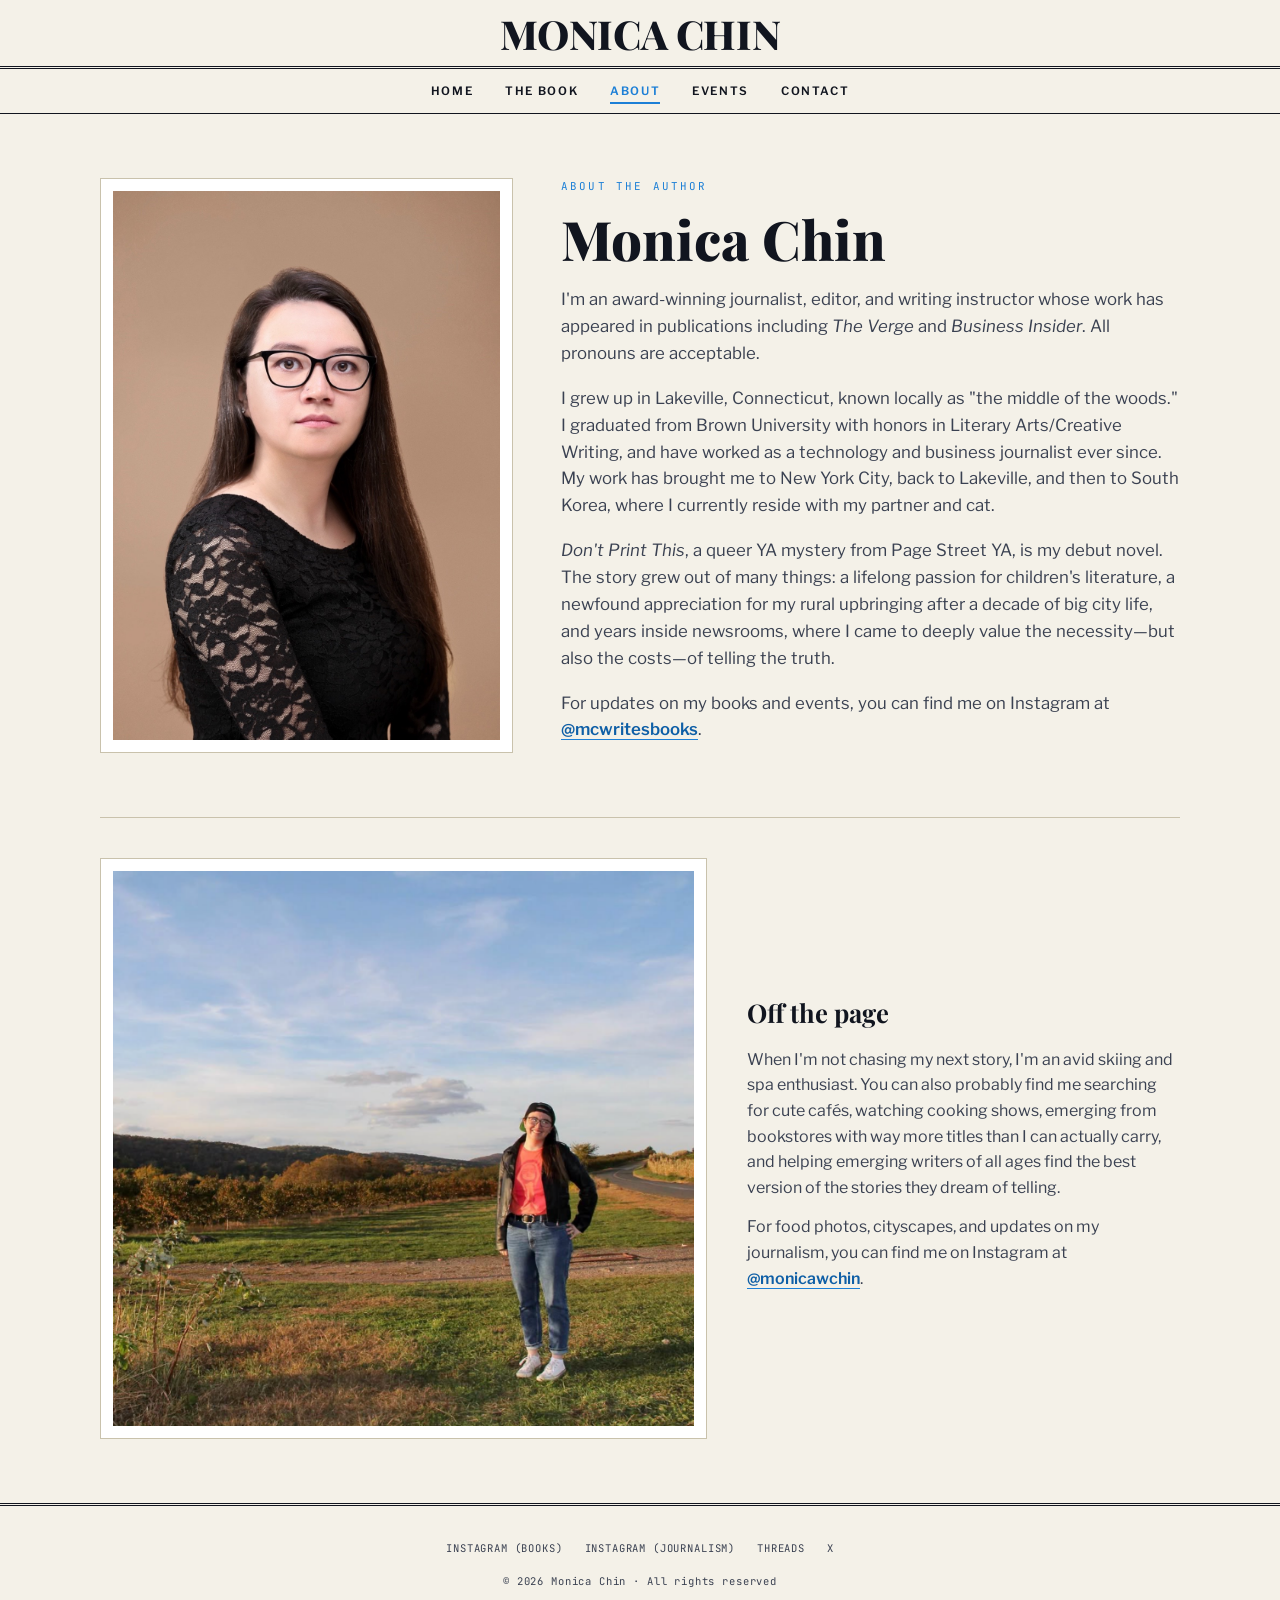
==== about.html @ 997277b2 "Add files via upload" ====
<!DOCTYPE html>
<html lang="en">
<head>
<meta charset="UTF-8">
<meta name="viewport" content="width=device-width, initial-scale=1.0">
<title>About — Monica Chin</title>
<meta name="description" content="Monica Chin is a journalist, editor, and writing instructor, and the author of the queer YA mystery Don't Print This.">
<link rel="preconnect" href="https://fonts.googleapis.com">
<link rel="preconnect" href="https://fonts.gstatic.com" crossorigin>
<link href="https://fonts.googleapis.com/css2?family=Libre+Franklin:wght@400;500;600;700;800&family=Playfair+Display:ital,wght@0,500;0,700;0,800;1,500&family=JetBrains+Mono:wght@400;500&display=swap" rel="stylesheet">
<link rel="stylesheet" href="styles.css">
</head>
<body>

  <div class="masthead">
    <div class="meta"></div>
    <div class="name"><a href="index.html">MONICA CHIN</a></div>
    <div class="meta right"></div>
  </div>

  <nav class="main">
    <a href="index.html">Home</a>
    <a href="the-book.html">The Book</a>
    <a href="about.html" class="active">About</a>
    <a href="events.html">Events</a>
    <a href="contact.html">Contact</a>
  </nav>

  <section class="section">
    <div class="about-top">
      <figure class="portrait">
        <img src="assets/headshot.jpeg" alt="Author photo of Monica Chin">
      </figure>
      <div class="about-body">
        <div class="kicker">About the author</div>
        <h1>Monica Chin</h1>
        <p>I'm an award-winning journalist, editor, and writing instructor whose work has appeared in publications including <em>The Verge</em> and <em>Business Insider</em>. All pronouns are acceptable.</p>
        <p>I grew up in Lakeville, Connecticut, known locally as "the middle of the woods." I graduated from Brown University with honors in Literary Arts/Creative Writing, and have worked as a technology and business journalist ever since. My work has brought me to New York City, back to Lakeville, and then to South Korea, where I currently reside with my partner and cat.</p>
        <p><em>Don't Print This</em>, a queer YA mystery from Page Street YA, is my debut novel. The story grew out of many things: a lifelong passion for children's literature, a newfound appreciation for my rural upbringing after a decade of big city life, and years inside newsrooms, where I came to deeply value the necessity—but also the costs—of telling the truth.</p>
        <p>For updates on my books and events, you can find me on Instagram at <a href="https://www.instagram.com/mcwritesbooks/" target="_blank" rel="noopener" style="color:var(--cyan-deep);font-weight:600;border-bottom:1px solid var(--cyan)">@mcwritesbooks</a>.</p>
      </div>
    </div>

    <div class="about-casual">
      <figure>
        <img src="assets/author-casual.png" alt="Monica Chin outdoors at an orchard at golden hour">
      </figure>
      <div class="pers">
        <h2>Off the page</h2>
        <p>When I'm not chasing my next story, I'm an avid skiing and spa enthusiast. You can also probably find me searching for cute cafés, watching cooking shows, emerging from bookstores with way more titles than I can actually carry, and helping emerging writers of all ages find the best version of the stories they dream of telling.</p>
        <p>For food photos, cityscapes, and updates on my journalism, you can find me on Instagram at <a href="https://www.instagram.com/monicawchin/" target="_blank" rel="noopener" style="color:var(--cyan-deep);font-weight:600;border-bottom:1px solid var(--cyan)">@monicawchin</a>.</p>
      </div>
    </div>
  </section>

  <footer>
    <div class="socials">
      <a href="https://www.instagram.com/mcwritesbooks/" target="_blank" rel="noopener">Instagram (Books)</a>
      <a href="https://www.instagram.com/monicawchin/" target="_blank" rel="noopener">Instagram (Journalism)</a>
      <a href="https://www.threads.net/@monicawchin" target="_blank" rel="noopener">Threads</a>
      <a href="https://x.com/mcsquared96" target="_blank" rel="noopener">X</a>
    </div>
    © 2026 Monica Chin · All rights reserved
  </footer>

</body>
</html>
---- styles.css ----
/* ============================================================
   Monica Chin — Author Site
   "Press Room" editorial direction, cyan accent from cover
   ============================================================ */
:root{
  --paper:#f4f1e8;
  --paper-dim:#e9e4d4;
  --paper-card:#fbfaf5;
  --ink:#11151f;
  --ink-soft:#3a4151;
  --ink-faint:#6b7186;
  --navy:#16235a;
  --cyan:#1c7fd6;
  --cyan-deep:#0f5fa6;
  --rule:#c9c2ac;
  --rule-soft:#ded8c6;
  --display:'Playfair Display',serif;
  --body:'Libre Franklin',sans-serif;
  --mono:'JetBrains Mono',monospace;
}
*{margin:0;padding:0;box-sizing:border-box}
html{scroll-behavior:smooth}
body{background:var(--paper);color:var(--ink);font-family:var(--body);line-height:1.6;-webkit-font-smoothing:antialiased}
a{color:inherit;text-decoration:none}
img{max-width:100%;display:block}

/* ---------- MASTHEAD ---------- */
.masthead{
  border-bottom:3px double var(--ink);
  padding:14px 40px 12px;
  display:flex;align-items:flex-end;justify-content:space-between;gap:20px;
}
.masthead .meta{font-family:var(--mono);font-size:.64rem;letter-spacing:.08em;color:var(--ink-soft);text-transform:uppercase;white-space:nowrap;line-height:1.5}
.masthead .name{font-family:var(--display);font-weight:800;font-size:clamp(1.5rem,4vw,2.5rem);letter-spacing:-.01em;line-height:1;text-align:center;flex:1}
.masthead .name a{color:var(--ink)}
.masthead .meta.right{text-align:right}

/* ---------- NAV ---------- */
nav.main{
  border-bottom:1px solid var(--ink);
  display:flex;justify-content:center;gap:32px;
  padding:11px 40px;
  font-family:var(--body);font-weight:600;font-size:.72rem;letter-spacing:.14em;text-transform:uppercase;
  position:sticky;top:0;background:var(--paper);z-index:40;
}
nav.main a{color:var(--ink);transition:color .2s;padding:2px 0;position:relative}
nav.main a:hover{color:var(--cyan)}
nav.main a.active{color:var(--cyan)}
nav.main a.active::after{content:"";position:absolute;left:0;bottom:-2px;width:100%;height:2px;background:var(--cyan)}

/* ---------- SHARED PIECES ---------- */
.kicker{font-family:var(--mono);font-size:.68rem;letter-spacing:.2em;text-transform:uppercase;color:var(--cyan);margin-bottom:16px}
.section{max-width:1160px;margin:0 auto;padding:64px 40px}
.btn{
  display:inline-block;font-family:var(--body);font-weight:600;font-size:.72rem;letter-spacing:.12em;text-transform:uppercase;
  padding:13px 24px;background:var(--ink);color:var(--paper);transition:all .2s;border:1px solid var(--ink);cursor:pointer;
}
.btn:hover{background:var(--navy);border-color:var(--navy)}
.btn.ghost{background:transparent;color:var(--ink)}
.btn.ghost:hover{background:var(--ink);color:var(--paper)}
.btn.cyan{background:var(--cyan);border-color:var(--cyan)}
.btn.cyan:hover{background:var(--cyan-deep);border-color:var(--cyan-deep)}

/* ---------- HERO / FRONT PAGE ---------- */
.front{display:grid;grid-template-columns:1.15fr .85fr;gap:48px;align-items:center;max-width:1160px;margin:0 auto;padding:46px 40px 56px}
.lead h1{font-family:var(--display);font-weight:800;font-size:clamp(2.8rem,6vw,4.6rem);line-height:.98;letter-spacing:-.015em;margin-bottom:18px}
.lead h1 em{font-style:italic;color:var(--navy)}
.lead .deck{font-family:var(--display);font-style:italic;font-weight:500;font-size:1.3rem;color:var(--ink-soft);line-height:1.4;margin-bottom:24px;border-left:3px solid var(--cyan);padding-left:18px}
.lead .byline{font-family:var(--mono);font-size:.7rem;letter-spacing:.12em;text-transform:uppercase;color:var(--ink-soft);margin-bottom:26px}
.lead .cols{column-count:2;column-gap:28px;font-size:.96rem;color:var(--ink-soft);margin-bottom:30px}
.lead .cols p{margin-bottom:12px}
.lead .cols p:first-child::first-letter{font-family:var(--display);font-weight:800;font-size:3.2rem;float:left;line-height:.8;padding:4px 8px 0 0;color:var(--navy)}
.btns{display:flex;gap:12px;flex-wrap:wrap}

.feature{position:relative}
.feature{position:relative;max-width:360px;margin:0 auto;width:100%}
.feature figure{margin:0;border:1px solid var(--rule);background:#fff;padding:14px}
.feature figcaption{font-family:var(--mono);font-size:.64rem;letter-spacing:.06em;color:var(--ink-soft);text-transform:uppercase;margin-top:10px;border-top:1px solid var(--rule);padding-top:8px}
.feature .pin{position:absolute;top:-14px;right:-8px;background:var(--cyan);color:#fff;font-family:var(--mono);font-size:.6rem;letter-spacing:.14em;text-transform:uppercase;padding:6px 12px;transform:rotate(4deg);z-index:2}

/* ---------- PULL QUOTE ---------- */
.pullquote{border-top:1px solid var(--ink);border-bottom:1px solid var(--ink);background:var(--navy);color:var(--paper);padding:48px 40px;text-align:center}
.pullquote .dialogue{font-family:var(--mono);font-size:.92rem;line-height:2;letter-spacing:.02em;max-width:620px;margin:0 auto;color:var(--paper)}
.pullquote .dialogue .q{color:#9fd4ff}
.pullquote .src{font-family:var(--mono);font-size:.62rem;letter-spacing:.16em;text-transform:uppercase;color:#8fa0cf;margin-top:18px}

/* ---------- BLURBS ---------- */
.blurbs{background:var(--paper-dim);border-top:1px solid var(--ink);border-bottom:1px solid var(--ink)}
.blurbs .inner{max-width:1000px;margin:0 auto;padding:60px 40px}
.blurb-lead{font-family:var(--display);font-style:italic;font-size:1.7rem;line-height:1.4;text-align:center;color:var(--ink);max-width:820px;margin:0 auto 14px}
.blurb-lead-cite{text-align:center;font-family:var(--mono);font-size:.66rem;letter-spacing:.12em;text-transform:uppercase;color:var(--ink-soft);margin-bottom:44px}
.blurb-grid{display:grid;grid-template-columns:1fr 1fr;gap:32px;margin-top:8px}
.blurb-card{background:var(--paper-card);border:1px solid var(--rule);padding:26px}
.blurb-card p{font-family:var(--display);font-style:italic;font-size:1.15rem;line-height:1.5;color:var(--ink);margin-bottom:14px}
.blurb-card .blurb-cite{font-family:var(--mono);font-size:.66rem;letter-spacing:.12em;text-transform:uppercase;color:var(--ink-soft);font-style:normal}

/* ---------- BOOK META / DETAILS ---------- */
.detail-grid{display:grid;grid-template-columns:repeat(auto-fit,minmax(150px,1fr));gap:1px;background:var(--rule);border:1px solid var(--rule);margin-top:8px}
.detail-grid div{background:var(--paper);padding:18px 20px}
.detail-grid dt{font-family:var(--mono);font-size:.6rem;letter-spacing:.14em;text-transform:uppercase;color:var(--ink-faint);margin-bottom:6px}
.detail-grid dd{font-family:var(--body);font-size:.9rem;font-weight:500;color:var(--ink)}

/* ---------- RETAILERS ---------- */
.retailers{display:flex;flex-wrap:wrap;gap:12px;margin-top:8px}
.retailers a{flex:0 1 auto}

/* ---------- CONTENT NOTES ---------- */
.notes{border:1px solid var(--rule);background:var(--paper-card);padding:24px 26px;margin-top:8px}
.notes h3{font-family:var(--mono);font-size:.66rem;letter-spacing:.16em;text-transform:uppercase;color:var(--ink-faint);margin-bottom:10px}
.notes p{font-size:.92rem;color:var(--ink-soft)}

/* ---------- ABOUT ---------- */
.about-top{display:grid;grid-template-columns:.8fr 1.2fr;gap:48px;align-items:start}
.about-top .portrait{border:1px solid var(--rule);background:#fff;padding:12px}
.about-top .portrait figcaption{font-family:var(--mono);font-size:.6rem;letter-spacing:.06em;text-transform:uppercase;color:var(--ink-faint);margin-top:8px;text-align:center}
.about-body h1{font-family:var(--display);font-weight:800;font-size:clamp(2.2rem,5vw,3.4rem);line-height:1;margin-bottom:20px}
.about-body p{font-size:1.05rem;color:var(--ink-soft);margin-bottom:18px;max-width:60ch}
.about-body p strong{color:var(--ink)}
.about-casual{margin-top:56px;border-top:1px solid var(--rule);padding-top:40px;display:grid;grid-template-columns:1.4fr 1fr;gap:40px;align-items:center}
.about-casual figure{border:1px solid var(--rule);background:#fff;padding:12px}
.about-casual .pers h2{font-family:var(--display);font-weight:700;font-size:1.6rem;margin-bottom:14px}
.about-casual .pers p{color:var(--ink-soft);margin-bottom:14px}

/* ---------- GENERIC PAGE HEAD ---------- */
.page-head{max-width:1160px;margin:0 auto;padding:56px 40px 12px}
.page-head h1{font-family:var(--display);font-weight:800;font-size:clamp(2.4rem,5vw,3.6rem);line-height:1;margin-bottom:12px}
.page-head .deck{font-family:var(--display);font-style:italic;font-size:1.25rem;color:var(--ink-soft)}

/* ---------- EVENTS ---------- */
.event-list{border-top:1px solid var(--ink);margin-top:8px}
.event-row{display:grid;grid-template-columns:140px 1fr auto;gap:24px;align-items:center;padding:22px 4px;border-bottom:1px solid var(--rule-soft)}
.event-row .date{font-family:var(--mono);font-size:.78rem;letter-spacing:.06em;color:var(--cyan-deep);font-weight:500}
.event-row .what{font-weight:600}
.event-row .where{font-size:.9rem;color:var(--ink-soft)}
.empty-state{text-align:center;padding:60px 20px;color:var(--ink-faint)}
.empty-state p{font-size:1.05rem;max-width:46ch;margin:0 auto 8px}

/* ---------- CONTACT ---------- */
.contact-grid{display:grid;grid-template-columns:1fr 1fr;gap:48px}
.contact-card{border:1px solid var(--rule);background:var(--paper-card);padding:30px}
.contact-card h2{font-family:var(--display);font-weight:700;font-size:1.4rem;margin-bottom:10px}
.contact-card p{font-size:.95rem;color:var(--ink-soft);margin-bottom:16px}
.contact-card a.link{color:var(--cyan-deep);font-weight:600;border-bottom:1px solid var(--cyan);padding-bottom:1px}
.contact-card a.link:hover{color:var(--navy)}

/* ---------- CONTACT FORM ---------- */
.contact-form-wrap{display:grid;grid-template-columns:.9fr 1.1fr;gap:40px;align-items:start;border:1px solid var(--rule);background:var(--paper-card);padding:36px}
.cf-intro h2{font-family:var(--display);font-weight:700;font-size:1.6rem;margin-bottom:12px}
.cf-intro p{font-size:.95rem;color:var(--ink-soft);margin-bottom:14px}
.cf-form{display:flex;flex-direction:column;gap:16px}
.cf-row{display:grid;grid-template-columns:1fr 1fr;gap:16px}
.cf-form label{display:flex;flex-direction:column;gap:6px;font-family:var(--mono);font-size:.64rem;letter-spacing:.12em;text-transform:uppercase;color:var(--ink-faint)}
.cf-form input,.cf-form textarea{font-family:var(--body);font-size:.92rem;color:var(--ink);background:var(--paper);border:1px solid var(--rule);padding:11px 12px;outline:none;transition:border-color .2s;width:100%;resize:vertical}
.cf-form input:focus,.cf-form textarea:focus{border-color:var(--cyan)}
.cf-form button{align-self:flex-start;margin-top:4px}
.contact-grid-3{grid-template-columns:repeat(3,1fr);margin-top:8px}

/* ---------- SIGNUP ---------- */
.signup{max-width:680px;margin:0 auto;padding:64px 40px;text-align:center}
.signup h2{font-family:var(--display);font-weight:700;font-size:2rem;margin-bottom:12px}
.signup p{color:var(--ink-soft);margin-bottom:24px}
.signup .soon{display:inline-block;font-family:var(--mono);font-size:.62rem;letter-spacing:.16em;text-transform:uppercase;color:var(--ink-faint);border:1px solid var(--rule);padding:6px 14px;margin-bottom:20px}
.field{display:flex;max-width:440px;margin:0 auto;border:1px solid var(--ink);opacity:.5;pointer-events:none}
.field input{flex:1;border:none;background:transparent;padding:13px 14px;font-family:var(--body);font-size:.85rem;outline:none}
.field button{background:var(--ink);color:var(--paper);border:none;font-family:var(--body);font-weight:600;font-size:.68rem;letter-spacing:.12em;text-transform:uppercase;padding:0 22px}

/* ---------- FOOTER ---------- */
footer{border-top:3px double var(--ink);padding:34px 40px;text-align:center;font-family:var(--mono);font-size:.66rem;letter-spacing:.08em;color:var(--ink-soft)}
.socials{display:flex;gap:22px;justify-content:center;margin-bottom:16px;text-transform:uppercase;flex-wrap:wrap}
.socials a{color:var(--ink-soft);transition:color .2s}
.socials a:hover{color:var(--cyan)}

/* ---------- RESPONSIVE ---------- */
@media(max-width:860px){
  .masthead{padding:12px 20px 10px}
  .masthead .meta{display:none}
  nav.main{gap:16px;font-size:.62rem;padding:10px 16px;overflow-x:auto;justify-content:flex-start;-webkit-overflow-scrolling:touch}
  nav.main::-webkit-scrollbar{display:none}
  .section,.page-head,.front,.signup{padding-left:20px;padding-right:20px}
  .front{grid-template-columns:1fr;gap:30px;padding-top:34px}
  .feature{order:-1;max-width:320px;margin:0 auto}
  .lead .cols{column-count:1}
  .blurb-grid{grid-template-columns:1fr}
  .about-top{grid-template-columns:1fr;gap:28px}
  .about-top .portrait{max-width:300px}
  .about-casual{grid-template-columns:1fr;gap:24px}
  .contact-grid{grid-template-columns:1fr;gap:24px}
  .contact-grid-3{grid-template-columns:1fr}
  .contact-form-wrap{grid-template-columns:1fr;gap:24px;padding:24px}
  .cf-row{grid-template-columns:1fr}
  .pullquote .dialogue{font-size:.82rem}
  .event-row{grid-template-columns:1fr;gap:6px;text-align:left}
}
@media(prefers-reduced-motion:reduce){*{transition:none!important;scroll-behavior:auto!important}}
:focus-visible{outline:2px solid var(--cyan);outline-offset:3px}
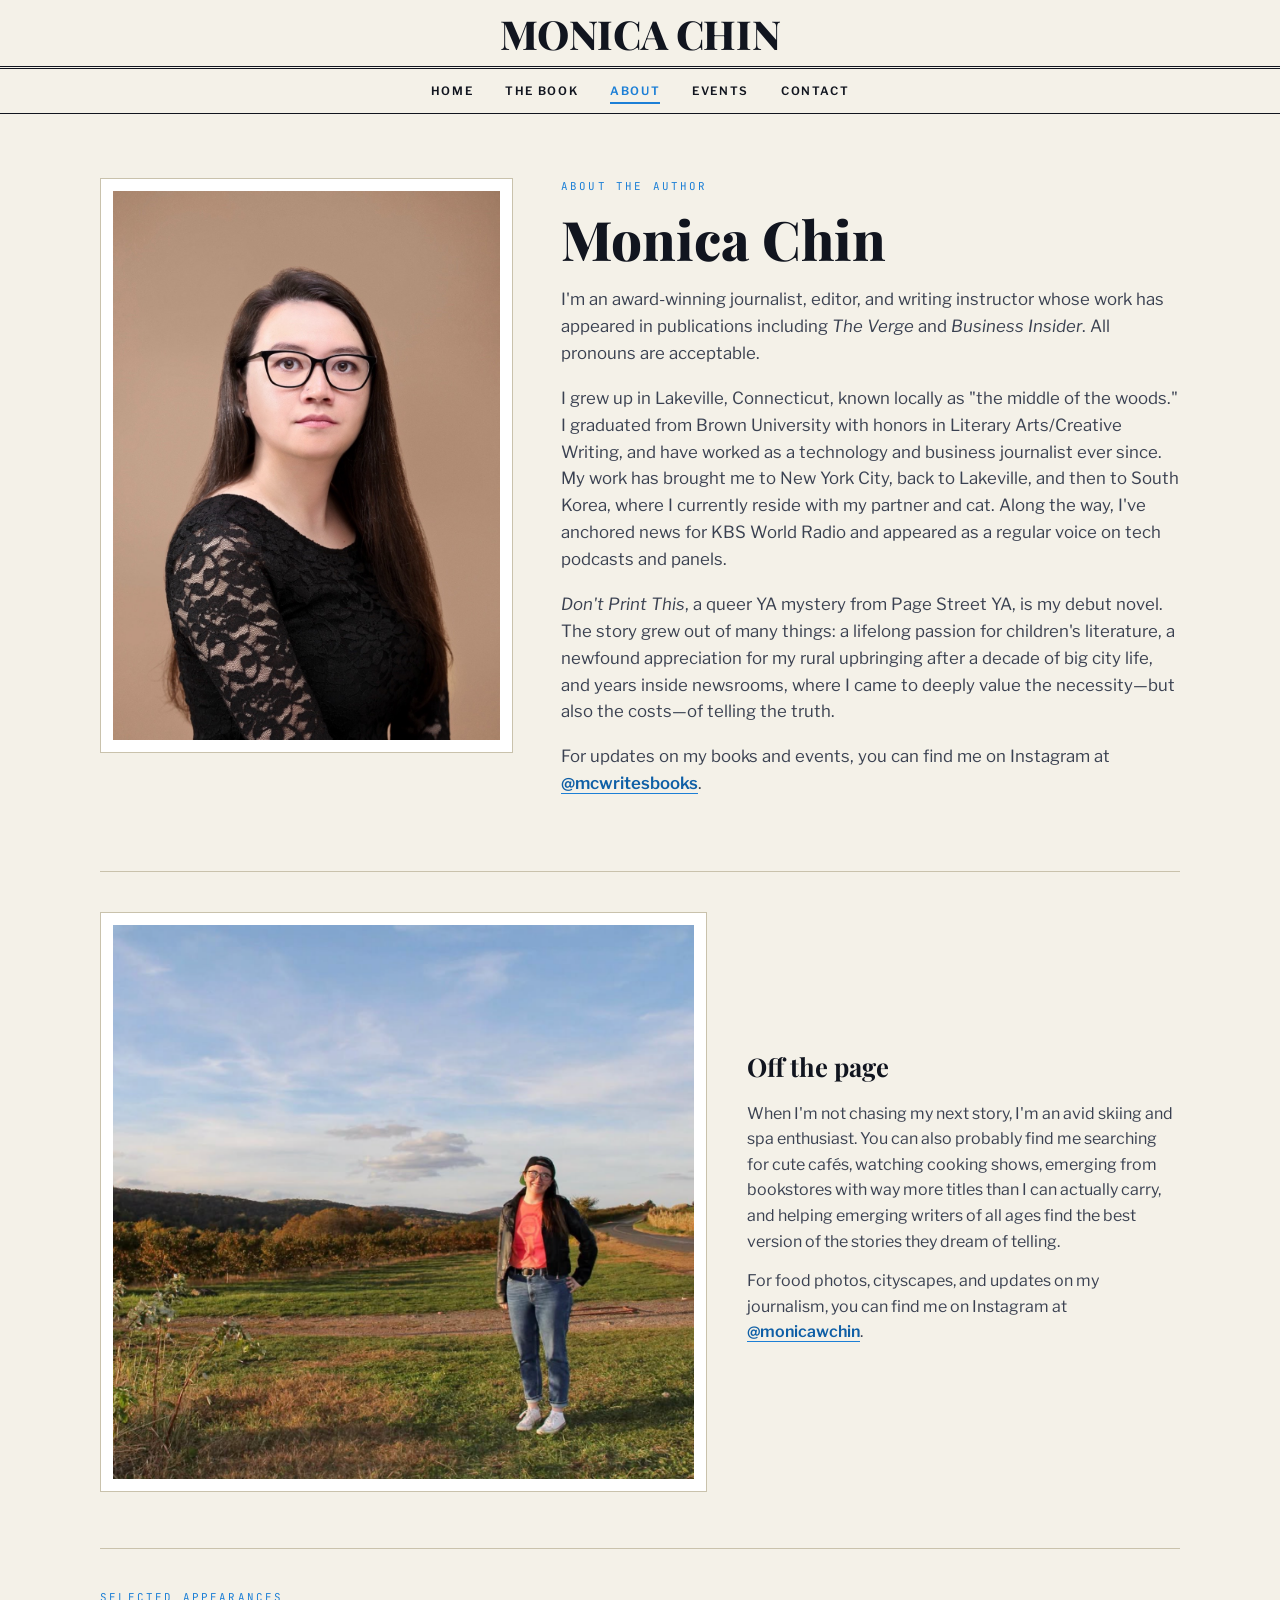
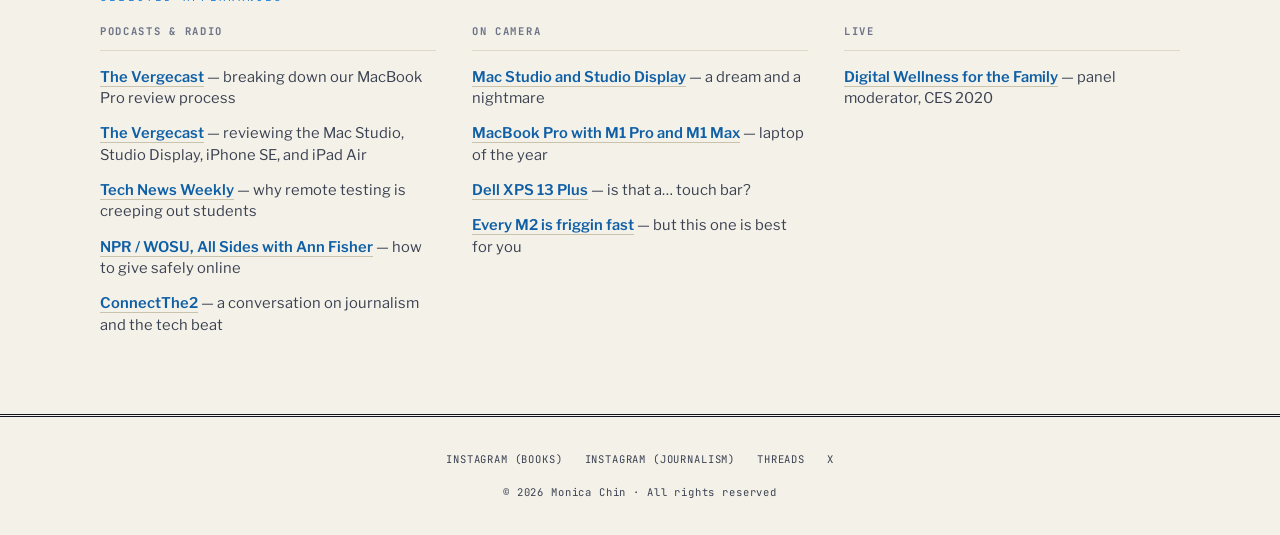
==== commit cd42f0ea: "Add files via upload" ====
--- a/about.html
+++ b/about.html
@@ -35,7 +35,7 @@
         <div class="kicker">About the author</div>
         <h1>Monica Chin</h1>
         <p>I'm an award-winning journalist, editor, and writing instructor whose work has appeared in publications including <em>The Verge</em> and <em>Business Insider</em>. All pronouns are acceptable.</p>
-        <p>I grew up in Lakeville, Connecticut, known locally as "the middle of the woods." I graduated from Brown University with honors in Literary Arts/Creative Writing, and have worked as a technology and business journalist ever since. My work has brought me to New York City, back to Lakeville, and then to South Korea, where I currently reside with my partner and cat.</p>
+        <p>I grew up in Lakeville, Connecticut, known locally as "the middle of the woods." I graduated from Brown University with honors in Literary Arts/Creative Writing, and have worked as a technology and business journalist ever since. My work has brought me to New York City, back to Lakeville, and then to South Korea, where I currently reside with my partner and cat. Along the way, I've anchored news for KBS World Radio and appeared as a regular voice on tech podcasts and panels.</p>
         <p><em>Don't Print This</em>, a queer YA mystery from Page Street YA, is my debut novel. The story grew out of many things: a lifelong passion for children's literature, a newfound appreciation for my rural upbringing after a decade of big city life, and years inside newsrooms, where I came to deeply value the necessity—but also the costs—of telling the truth.</p>
         <p>For updates on my books and events, you can find me on Instagram at <a href="https://www.instagram.com/mcwritesbooks/" target="_blank" rel="noopener" style="color:var(--cyan-deep);font-weight:600;border-bottom:1px solid var(--cyan)">@mcwritesbooks</a>.</p>
       </div>
@@ -49,6 +49,37 @@
         <h2>Off the page</h2>
         <p>When I'm not chasing my next story, I'm an avid skiing and spa enthusiast. You can also probably find me searching for cute cafés, watching cooking shows, emerging from bookstores with way more titles than I can actually carry, and helping emerging writers of all ages find the best version of the stories they dream of telling.</p>
         <p>For food photos, cityscapes, and updates on my journalism, you can find me on Instagram at <a href="https://www.instagram.com/monicawchin/" target="_blank" rel="noopener" style="color:var(--cyan-deep);font-weight:600;border-bottom:1px solid var(--cyan)">@monicawchin</a>.</p>
+      </div>
+    </div>
+
+    <div class="appearances">
+      <div class="kicker">Selected appearances</div>
+      <div class="appear-groups">
+        <div class="appear-group">
+          <h3>Podcasts &amp; radio</h3>
+          <ul>
+            <li><a href="https://podcasts.apple.com/nz/podcast/inside-our-macbook-pro-2021-review/id430333725?i=1000539740718" target="_blank" rel="noopener">The Vergecast</a> — breaking down our MacBook Pro review process</li>
+            <li><a href="https://podcasts.apple.com/si/podcast/we-reviewed-the-mac-studio-the-studio-display-the/id430333725?i=1000554445654" target="_blank" rel="noopener">The Vergecast</a> — reviewing the Mac Studio, Studio Display, iPhone SE, and iPad Air</li>
+            <li><a href="https://www.youtube.com/watch?v=HNUapRdGwQQ" target="_blank" rel="noopener">Tech News Weekly</a> — why remote testing is creeping out students</li>
+            <li><a href="https://www.wosu.org/show/all-sides-with-ann-fisher/2020-09-08/tech-tuesday-how-to-safely-give-online" target="_blank" rel="noopener">NPR / WOSU, All Sides with Ann Fisher</a> — how to give safely online</li>
+            <li><a href="https://www.connect2comm.com/post/connectthe2-podcast-season-6-ep-5-monica-chin-the-verge" target="_blank" rel="noopener">ConnectThe2</a> — a conversation on journalism and the tech beat</li>
+          </ul>
+        </div>
+        <div class="appear-group">
+          <h3>On camera</h3>
+          <ul>
+            <li><a href="https://www.youtube.com/watch?v=irjc1nJ1eJs" target="_blank" rel="noopener">Mac Studio and Studio Display</a> — a dream and a nightmare</li>
+            <li><a href="https://www.youtube.com/watch?v=ftU1HzBKd5Y" target="_blank" rel="noopener">MacBook Pro with M1 Pro and M1 Max</a> — laptop of the year</li>
+            <li><a href="https://www.youtube.com/watch?v=CiMhA_ZbwI0" target="_blank" rel="noopener">Dell XPS 13 Plus</a> — is that a… touch bar?</li>
+            <li><a href="https://www.youtube.com/watch?v=NL0XaZx9Aco" target="_blank" rel="noopener">Every M2 is friggin fast</a> — but this one is best for you</li>
+          </ul>
+        </div>
+        <div class="appear-group">
+          <h3>Live</h3>
+          <ul>
+            <li><a href="https://www.youtube.com/watch?v=vRKEaCTKi9w" target="_blank" rel="noopener">Digital Wellness for the Family</a> — panel moderator, CES 2020</li>
+          </ul>
+        </div>
       </div>
     </div>
   </section>
--- a/styles.css
+++ b/styles.css
@@ -121,6 +121,15 @@
 .about-casual .pers h2{font-family:var(--display);font-weight:700;font-size:1.6rem;margin-bottom:14px}
 .about-casual .pers p{color:var(--ink-soft);margin-bottom:14px}
 
+/* ---------- APPEARANCES ---------- */
+.appearances{margin-top:56px;border-top:1px solid var(--rule);padding-top:40px}
+.appear-groups{display:grid;grid-template-columns:repeat(3,1fr);gap:36px;margin-top:8px}
+.appear-group h3{font-family:var(--mono);font-size:.66rem;letter-spacing:.16em;text-transform:uppercase;color:var(--ink-faint);margin-bottom:16px;padding-bottom:10px;border-bottom:1px solid var(--rule-soft)}
+.appear-group ul{list-style:none}
+.appear-group li{font-size:.92rem;color:var(--ink-soft);margin-bottom:14px;line-height:1.45}
+.appear-group li a{color:var(--cyan-deep);font-weight:600;border-bottom:1px solid var(--rule);transition:border-color .2s}
+.appear-group li a:hover{border-color:var(--cyan)}
+
 /* ---------- GENERIC PAGE HEAD ---------- */
 .page-head{max-width:1160px;margin:0 auto;padding:56px 40px 12px}
 .page-head h1{font-family:var(--display);font-weight:800;font-size:clamp(2.4rem,5vw,3.6rem);line-height:1;margin-bottom:12px}
@@ -184,6 +193,7 @@
   .about-top{grid-template-columns:1fr;gap:28px}
   .about-top .portrait{max-width:300px}
   .about-casual{grid-template-columns:1fr;gap:24px}
+  .appear-groups{grid-template-columns:1fr;gap:28px}
   .contact-grid{grid-template-columns:1fr;gap:24px}
   .contact-grid-3{grid-template-columns:1fr}
   .contact-form-wrap{grid-template-columns:1fr;gap:24px;padding:24px}
